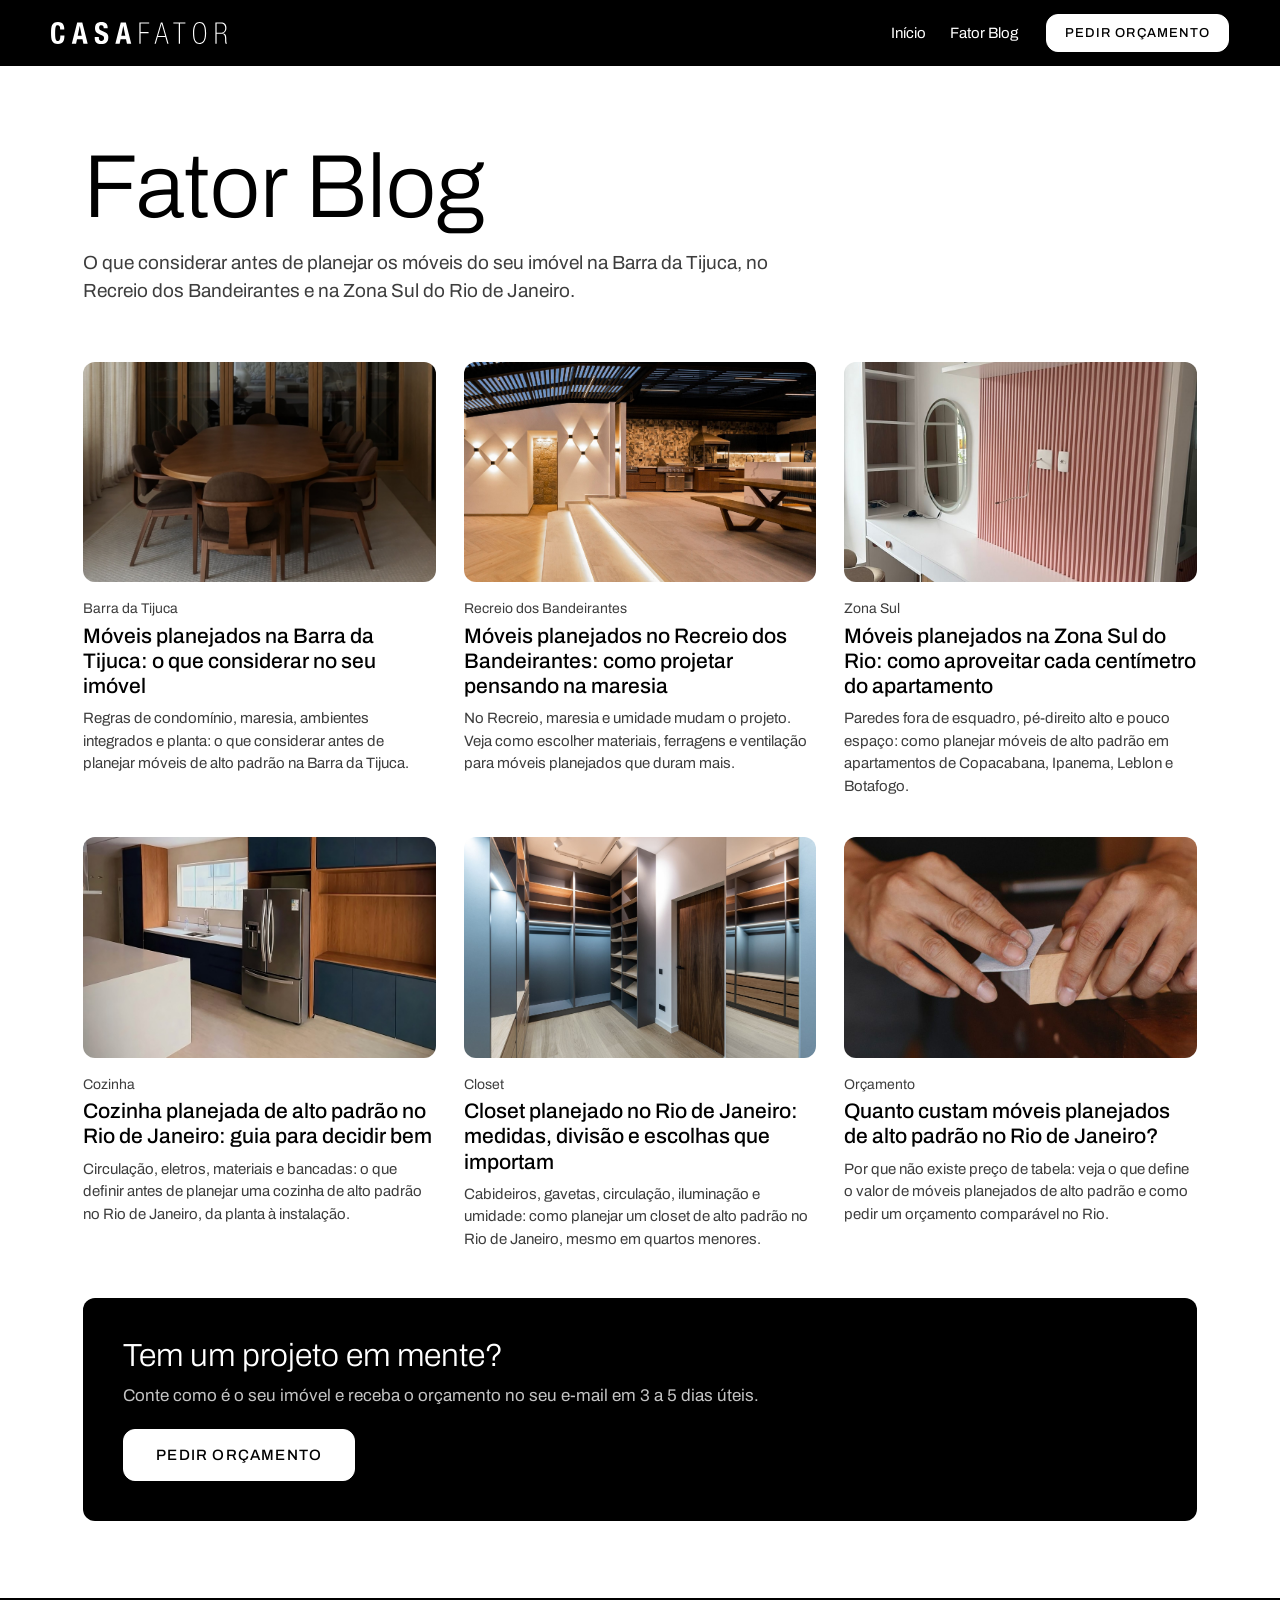
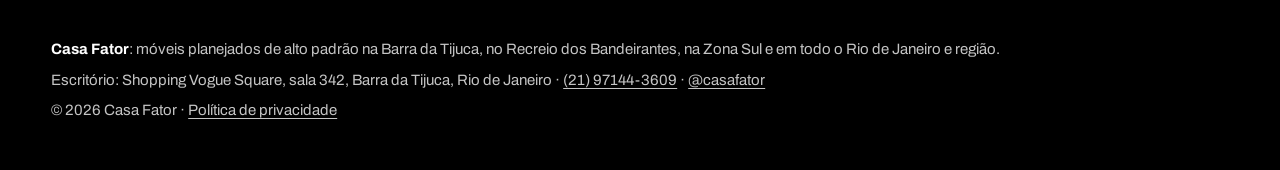
==== blog/index.html @ da5d3e65 "Publica o site da Casa Fator 2026-10-31 20:42" ====
<!doctype html>
<html lang="pt-BR">
<head>
  <meta charset="utf-8">
  <meta name="viewport" content="width=device-width, initial-scale=1">
  <title>Fator Blog | Móveis planejados na Barra, Recreio e Zona Sul</title>
  <meta name="description" content="Guias da Casa Fator sobre móveis planejados de alto padrão na Barra da Tijuca, no Recreio e na Zona Sul do Rio: cozinha, closet, materiais e orçamento.">
  <link rel="canonical" href="https://gabrielnov2806-cpu.github.io/casa-fator-site/blog/">
  <meta property="og:title" content="Fator Blog | Móveis planejados na Barra, Recreio e Zona Sul">
  <meta property="og:description" content="Guias da Casa Fator sobre móveis planejados de alto padrão na Barra da Tijuca, no Recreio e na Zona Sul do Rio: cozinha, closet, materiais e orçamento.">
  <meta property="og:type" content="website">
  <meta property="og:url" content="https://gabrielnov2806-cpu.github.io/casa-fator-site/blog/">
  <meta property="og:image" content="https://gabrielnov2806-cpu.github.io/casa-fator-site/img/projetos/sala.jpg">
  <meta property="og:locale" content="pt_BR">
  <meta name="theme-color" content="#000000">
  <link rel="icon" href="../img/icone.svg" type="image/svg+xml">
  <link rel="preconnect" href="https://fonts.googleapis.com">
  <link rel="preconnect" href="https://fonts.gstatic.com" crossorigin>
  <link href="https://fonts.googleapis.com/css2?family=Archivo:wdth,wght@62..125,100..900&display=swap" rel="stylesheet">
  <link rel="stylesheet" href="../css/estilo.css">
  <link rel="stylesheet" href="../css/blog.css">
  <script type="application/ld+json">
{
  "@context": "https://schema.org",
  "@type": "Blog",
  "name": "Fator Blog",
  "description": "Guias da Casa Fator sobre móveis planejados de alto padrão na Barra da Tijuca, no Recreio e na Zona Sul do Rio: cozinha, closet, materiais e orçamento.",
  "url": "https://gabrielnov2806-cpu.github.io/casa-fator-site/blog/",
  "inLanguage": "pt-BR",
  "publisher": {
    "@type": "Organization",
    "name": "Casa Fator",
    "url": "https://gabrielnov2806-cpu.github.io/casa-fator-site/"
  },
  "blogPost": [
    {
      "@type": "BlogPosting",
      "headline": "Móveis planejados na Barra da Tijuca: o que considerar no seu imóvel",
      "url": "https://gabrielnov2806-cpu.github.io/casa-fator-site/blog/moveis-planejados-barra-da-tijuca.html",
      "datePublished": "2026-10-31"
    },
    {
      "@type": "BlogPosting",
      "headline": "Móveis planejados no Recreio dos Bandeirantes: como projetar pensando na maresia",
      "url": "https://gabrielnov2806-cpu.github.io/casa-fator-site/blog/moveis-planejados-recreio-dos-bandeirantes.html",
      "datePublished": "2026-10-31"
    },
    {
      "@type": "BlogPosting",
      "headline": "Móveis planejados na Zona Sul do Rio: como aproveitar cada centímetro do apartamento",
      "url": "https://gabrielnov2806-cpu.github.io/casa-fator-site/blog/moveis-planejados-zona-sul-rio-de-janeiro.html",
      "datePublished": "2026-10-31"
    },
    {
      "@type": "BlogPosting",
      "headline": "Cozinha planejada de alto padrão no Rio de Janeiro: guia para decidir bem",
      "url": "https://gabrielnov2806-cpu.github.io/casa-fator-site/blog/cozinha-planejada-rio-de-janeiro.html",
      "datePublished": "2026-10-31"
    },
    {
      "@type": "BlogPosting",
      "headline": "Closet planejado no Rio de Janeiro: medidas, divisão e escolhas que importam",
      "url": "https://gabrielnov2806-cpu.github.io/casa-fator-site/blog/closet-planejado-rio-de-janeiro.html",
      "datePublished": "2026-10-31"
    },
    {
      "@type": "BlogPosting",
      "headline": "Quanto custam móveis planejados de alto padrão no Rio de Janeiro?",
      "url": "https://gabrielnov2806-cpu.github.io/casa-fator-site/blog/quanto-custam-moveis-planejados-alto-padrao.html",
      "datePublished": "2026-10-31"
    }
  ]
}
  </script>
</head>
<body class="blog">
  <a class="pular" href="#conteudo">Pular para o conteúdo</a>
  <header class="blog-topo">
    <a class="blog-marca" href="../index.html" aria-label="Casa Fator, início"><img class="blog-logo" src="../img/logo.svg" alt="" width="478" height="59"></a>
    <nav class="blog-nav" aria-label="Principal">
      <a href="../index.html">Início</a>
      <a href="index.html">Fator Blog</a>
    </nav>
    <a class="botao botao-branco blog-pedir" href="../orcamento.html">Pedir orçamento</a>
  </header>
  <main id="conteudo" class="blog-capa">
    <h1>Fator Blog</h1>
    <p class="blog-intro">O que considerar antes de planejar os móveis do seu imóvel na Barra da Tijuca, no Recreio dos Bandeirantes e na Zona Sul do Rio de Janeiro.</p>
    <ul class="cartoes">
      <li class="cartao">
        <a href="moveis-planejados-barra-da-tijuca.html">
          <img src="../img/projetos/sala.jpg" width="2000" height="1861" alt="" decoding="sync">
          <span class="cartao-categoria">Barra da Tijuca</span>
          <h2>Móveis planejados na Barra da Tijuca: o que considerar no seu imóvel</h2>
          <p>Regras de condomínio, maresia, ambientes integrados e planta: o que considerar antes de planejar móveis de alto padrão na Barra da Tijuca.</p>
        </a>
      </li>
      <li class="cartao">
        <a href="moveis-planejados-recreio-dos-bandeirantes.html">
          <img src="../img/gourmet-generico.jpg" width="1890" height="1333" alt="" decoding="sync">
          <span class="cartao-categoria">Recreio dos Bandeirantes</span>
          <h2>Móveis planejados no Recreio dos Bandeirantes: como projetar pensando na maresia</h2>
          <p>No Recreio, maresia e umidade mudam o projeto. Veja como escolher materiais, ferragens e ventilação para móveis planejados que duram mais.</p>
        </a>
      </li>
      <li class="cartao">
        <a href="moveis-planejados-zona-sul-rio-de-janeiro.html">
          <img src="../img/projetos/faixa-ripado.jpg" width="990" height="1320" alt="" decoding="sync">
          <span class="cartao-categoria">Zona Sul</span>
          <h2>Móveis planejados na Zona Sul do Rio: como aproveitar cada centímetro do apartamento</h2>
          <p>Paredes fora de esquadro, pé-direito alto e pouco espaço: como planejar móveis de alto padrão em apartamentos de Copacabana, Ipanema, Leblon e Botafogo.</p>
        </a>
      </li>
      <li class="cartao">
        <a href="cozinha-planejada-rio-de-janeiro.html">
          <img src="../img/projetos/cozinha.jpg" width="1894" height="1894" alt="" decoding="sync">
          <span class="cartao-categoria">Cozinha</span>
          <h2>Cozinha planejada de alto padrão no Rio de Janeiro: guia para decidir bem</h2>
          <p>Circulação, eletros, materiais e bancadas: o que definir antes de planejar uma cozinha de alto padrão no Rio de Janeiro, da planta à instalação.</p>
        </a>
      </li>
      <li class="cartao">
        <a href="closet-planejado-rio-de-janeiro.html">
          <img src="../img/closet-generico.jpg" width="2000" height="1335" alt="" decoding="sync">
          <span class="cartao-categoria">Closet</span>
          <h2>Closet planejado no Rio de Janeiro: medidas, divisão e escolhas que importam</h2>
          <p>Cabideiros, gavetas, circulação, iluminação e umidade: como planejar um closet de alto padrão no Rio de Janeiro, mesmo em quartos menores.</p>
        </a>
      </li>
      <li class="cartao">
        <a href="quanto-custam-moveis-planejados-alto-padrao.html">
          <img src="../img/funil/gen-acabamento.jpg" width="1067" height="1600" alt="" decoding="sync">
          <span class="cartao-categoria">Orçamento</span>
          <h2>Quanto custam móveis planejados de alto padrão no Rio de Janeiro?</h2>
          <p>Por que não existe preço de tabela: veja o que define o valor de móveis planejados de alto padrão e como pedir um orçamento comparável no Rio.</p>
        </a>
      </li>
    </ul>
    <aside class="artigo-chamada">
      <h2>Tem um projeto em mente?</h2>
      <p>Conte como é o seu imóvel e receba o orçamento no seu e-mail em 3 a 5 dias úteis.</p>
      <p class="artigo-chamada-acoes"><a class="botao botao-branco" href="../orcamento.html">Pedir orçamento</a></p>
    </aside>
  </main>
  <footer class="blog-rodape">
    <p><strong>Casa Fator</strong>: móveis planejados de alto padrão na Barra da Tijuca, no Recreio dos Bandeirantes, na Zona Sul e em todo o Rio de Janeiro e região.</p>
    <p>Escritório: Shopping Vogue Square, sala 342, Barra da Tijuca, Rio de Janeiro · <a href="tel:+5521971443609">(21) 97144-3609</a> · <a href="https://www.instagram.com/casafator/">@casafator</a></p>
    <p>© 2026 Casa Fator · <a href="../privacidade.html">Política de privacidade</a></p>
  </footer>
</body>
</html>
---- css/estilo.css ----
:root {
  --preto: #000000;
  --branco: #ffffff;
  --grafite: #3d3d3d;
  --cinza-claro: #c4c4c4;
  --margem: clamp(1rem, 4vw, 4rem);
  --topo: 4.5rem;
  --fonte: "Archivo", "Helvetica Neue", Arial, sans-serif;
}

* { box-sizing: border-box; }

html { scroll-behavior: smooth; scroll-padding-top: var(--topo); }

body {
  margin: 0;
  background: var(--branco);
  color: var(--preto);
  font-family: var(--fonte);
  font-size: 1.0625rem;
  line-height: 1.55;
}

a { color: inherit; }

img, svg { display: block; }

figure { margin: 0; }

:focus-visible { outline: 3px solid currentColor; outline-offset: 3px; }

.pular {
  position: absolute;
  left: 1rem;
  top: -4rem;
  z-index: 30;
  padding: .75rem 1rem;
  background: var(--branco);
  color: var(--preto);
}

.pular:focus { top: 1rem; }

.pesado {
  display: block;
  font-weight: 900;
  font-stretch: 62%;
}

.leve {
  display: block;
  font-weight: 100;
  font-stretch: 100%;
}

/* Topo: transparente sobre a abertura, preto depois dela */
.topo {
  position: fixed;
  inset: 0 0 auto;
  z-index: 20;
  display: flex;
  align-items: center;
  gap: 2rem;
  height: var(--topo);
  padding: 0 var(--margem);
  color: var(--branco);
  transition: background-color .3s ease;
}

.topo-solido { background: var(--preto); }

.topo-logo { display: block; width: clamp(8.5rem, 14vw, 11.5rem); margin-right: auto; }

.topo-logo svg { width: 100%; height: auto; }

.topo-nav { display: flex; gap: 1.75rem; }

.topo-nav a,
.topo-orcamento { text-decoration: none; font-size: .9375rem; }

.topo-nav a:hover { text-decoration: underline; text-underline-offset: .3em; }

.topo-orcamento {
  padding: .5rem .875rem;
  border: 1px solid var(--branco);
  border-radius: .75rem;
  white-space: nowrap;
}

.topo-orcamento:hover { background: var(--branco); color: var(--preto); }

/* Abertura em tela cheia */
.abertura {
  position: relative;
  display: flex;
  align-items: flex-end;
  min-height: 100vh;
  min-height: 100svh;
  overflow: hidden;
  background: var(--preto);
  color: var(--branco);
}

.abertura-foto { position: absolute; inset: 0; }

.abertura-img {
  width: 100%;
  height: 100%;
  object-fit: cover;
  animation: assentar 1.8s cubic-bezier(.2, .7, .2, 1) both;
}

.abertura-foto::before {
  content: "";
  position: absolute;
  inset: 0;
  z-index: 1;
  background: linear-gradient(to top, rgb(0 0 0 / .88) 0%, rgb(0 0 0 / .62) 38%, rgb(0 0 0 / .18) 68%, rgb(0 0 0 / .55) 100%);
}

@keyframes assentar {
  from { transform: scale(1.09); }
  to { transform: scale(1); }
}

.abertura-conteudo {
  position: relative;
  z-index: 2;
  display: grid;
  grid-template-columns: minmax(0, 1fr) minmax(0, 24rem);
  gap: clamp(1.5rem, 4vw, 4rem);
  align-items: end;
  width: 100%;
  padding: calc(var(--topo) + 2rem) var(--margem) clamp(2rem, 5vw, 4rem);
}

.abertura-titulo {
  margin: 0;
  font-size: clamp(3rem, 8.6vw, 8.75rem);
  line-height: 1;
  font-weight: 400;
}

.abertura-titulo .linha { display: block; overflow: hidden; padding-bottom: .08em; }

.abertura-titulo .pesado,
.abertura-titulo .leve { animation: entrar 1.1s cubic-bezier(.2, .7, .2, 1) both; }

.abertura-titulo .leve { animation-delay: .12s; letter-spacing: -.02em; }

@keyframes entrar {
  from { transform: translateY(105%); }
  to { transform: translateY(0); }
}

.abertura-texto p {
  margin: 0 0 1.5rem;
  font-size: clamp(1.0625rem, 1.4vw, 1.25rem);
  line-height: 1.4;
}

/* Selo que acompanha o mouse */
.selo {
  position: absolute;
  z-index: 3;
  top: 24%;
  right: clamp(1.5rem, 9vw, 9rem);
  display: grid;
  place-items: center;
  width: clamp(6.5rem, 10vw, 9rem);
  aspect-ratio: 1;
  border-radius: 50%;
  background: rgb(0 0 0 / .55);
  color: var(--branco);
  will-change: transform;
}

.selo:hover { background: var(--preto); }

.selo-giro {
  grid-area: 1 / 1;
  width: 100%;
  fill: currentColor;
  font-family: var(--fonte);
  font-size: 10.5px;
  font-weight: 500;
  overflow: visible;
  animation: girar 18s linear infinite;
}

.selo-seta {
  grid-area: 1 / 1;
  width: 32%;
  fill: none;
  stroke: currentColor;
  stroke-width: 1.5;
}

@keyframes girar { to { transform: rotate(360deg); } }

/* Botões */
.botao {
  display: inline-block;
  padding: 1rem 2rem;
  border: 1px solid currentColor;
  border-radius: .75rem;
  font-size: .9375rem;
  font-weight: 500;
  letter-spacing: .08em;
  line-height: 1.25;
  text-align: center;
  text-decoration: none;
  text-transform: uppercase;
}

.botao-preto { background: var(--preto); border-color: var(--preto); color: var(--branco); }

.botao-preto:hover { background: var(--branco); color: var(--preto); }

.botao-branco { background: var(--branco); border-color: var(--branco); color: var(--preto); }

.botao-branco:hover { background: var(--preto); color: var(--branco); }

.titulo-grande {
  margin: 0;
  font-size: clamp(2.5rem, 6.4vw, 6.5rem);
  line-height: 1.02;
  font-weight: 400;
}

.titulo-secao {
  margin: 0 0 clamp(2rem, 4vw, 3.5rem);
  font-size: clamp(1.5rem, 2.4vw, 2.25rem);
  line-height: 1.15;
  font-weight: 300;
}

/* Serviços: cada ambiente fica parado e o próximo sobe por cima */
.servicos { padding-top: clamp(4rem, 8vw, 7.5rem); }

.servicos .titulo-grande { padding: 0 var(--margem) 1.25rem; }

.servicos-intro {
  margin: 0;
  padding: 0 var(--margem) clamp(2.5rem, 5vw, 4.5rem);
  font-size: clamp(1.125rem, 1.6vw, 1.5rem);
  line-height: 1.4;
}

.ambientes { margin: 0; padding: 0 clamp(.375rem, 1vw, .75rem); list-style: none; }

.ambiente {
  position: sticky;
  top: var(--topo);
  display: grid;
  grid-template-columns: minmax(0, 1fr) minmax(0, 2.6fr);
  gap: clamp(1.5rem, 4vw, 4rem);
  align-items: center;
  height: calc(100vh - var(--topo));
  height: calc(100svh - var(--topo));
  min-height: 30rem;
  padding: clamp(1.5rem, 4vw, 4rem) var(--margem);
  overflow: hidden;
  border-radius: 1rem 1rem 0 0;
  background: var(--preto);
  color: var(--branco);
}

.ambiente-fundo {
  position: absolute;
  inset: 0;
  width: 100%;
  height: 100%;
  object-fit: cover;
  filter: blur(22px) brightness(.32);
  transform: scale(1.12);
}

.ambiente-texto,
.ambiente-foto { position: relative; }

.ambiente-texto h3 {
  margin: 0 0 .75rem;
  font-size: clamp(2.25rem, 4.2vw, 4.25rem);
  line-height: 1.02;
  font-weight: 900;
  font-stretch: 62%;
}

.ambiente-texto p { margin: 0 0 1.5rem; max-width: 22rem; color: var(--branco); }

.ambiente-foto { height: 100%; min-height: 0; overflow: hidden; border-radius: .75rem; }

.ambiente-img { width: 100%; height: 100%; object-fit: cover; }

/* Projetos: faixas de imagens em sentidos opostos */
.projetos { position: relative; z-index: 1; padding: clamp(4rem, 8vw, 7.5rem) 0; background: var(--branco); }

.projetos-topo {
  display: flex;
  flex-wrap: wrap;
  align-items: flex-end;
  justify-content: space-between;
  gap: 1rem 2rem;
  padding: 0 var(--margem) clamp(2.5rem, 5vw, 4rem);
}

.faixas-pausar {
  padding: .5rem .875rem;
  border: 1px solid var(--preto);
  background: none;
  color: inherit;
  font: inherit;
  font-size: .9375rem;
  cursor: pointer;
}

.faixas-pausar[hidden] { display: none; }

.faixas-pausar:hover { background: var(--preto); color: var(--branco); }

.faixas { display: grid; gap: clamp(.75rem, 1.6vw, 1.5rem); }

.faixa { overflow-x: auto; }

.faixa-trilho { display: flex; width: max-content; }

.faixa-grupo { display: flex; gap: clamp(.75rem, 1.6vw, 1.5rem); padding-right: clamp(.75rem, 1.6vw, 1.5rem); }

.faixa-foto { flex: none; overflow: hidden; border-radius: .75rem; }

.faixa-img { width: 100%; height: 100%; object-fit: cover; }

.faixa-esquerda .faixa-foto { height: clamp(15rem, 32vw, 31rem); }

.faixa-direita .faixa-foto { height: clamp(12rem, 25vw, 24rem); }

.faixas-animadas .faixa { overflow: hidden; }

.faixas-animadas .faixa-trilho { animation: correr 60s linear infinite; }

.faixas-animadas .faixa-direita .faixa-trilho { animation-direction: reverse; }

.faixas-animadas .faixa:hover .faixa-trilho,
.faixas-pausadas .faixa-trilho { animation-play-state: paused; }

@keyframes correr {
  from { transform: translateX(0); }
  to { transform: translateX(-50%); }
}

.projetos-link { margin: clamp(2rem, 4vw, 3rem) var(--margem) 0; }

/* Processo */
.processo {
  position: relative;
  z-index: 1;
  padding: clamp(4rem, 8vw, 7.5rem) var(--margem);
  background: var(--branco);
  border-top: 1px solid var(--preto);
}

.processo-etapas {
  display: grid;
  grid-template-columns: repeat(4, minmax(0, 1fr));
  gap: clamp(1.5rem, 3vw, 3rem);
  margin: 0;
  padding: 0;
  list-style: none;
  counter-reset: etapa;
}

.processo-etapas li { counter-increment: etapa; border-top: 1px solid var(--preto); padding-top: 1rem; }

.processo-etapas li::before {
  content: counter(etapa);
  display: block;
  margin-bottom: 1.5rem;
  font-size: clamp(3.5rem, 6vw, 6rem);
  font-weight: 900;
  font-stretch: 62%;
  line-height: 1;
}

.processo-etapas h3 { margin: 0 0 .5rem; font-size: 1.375rem; line-height: 1.2; font-weight: 600; }

.processo-etapas p { margin: 0; color: var(--grafite); }

/* Contato */
.contato { padding: clamp(4rem, 9vw, 8.5rem) var(--margem); background: var(--preto); color: var(--branco); }

.contato-titulo {
  margin: 0 0 2.5rem;
  font-size: clamp(2.5rem, 7vw, 7rem);
  line-height: 1.02;
  font-weight: 400;
}

.contato-titulo .leve { letter-spacing: -.015em; }

.contato-canais {
  display: flex;
  flex-wrap: wrap;
  gap: .75rem 2.5rem;
  margin: 2rem 0 0;
  padding: 0;
  list-style: none;
}

.contato-canais a { text-underline-offset: .25em; }

/* Rodapé */
.rodape {
  display: flex;
  flex-wrap: wrap;
  align-items: center;
  justify-content: space-between;
  gap: 1rem;
  padding: 1.5rem var(--margem);
  background: var(--branco);
  color: var(--preto);
}

.rodape-logo { width: 9rem; height: auto; }

.rodape p { margin: 0; font-size: .9375rem; }

/* Larguras menores */
@media (max-width: 62rem) {
  .abertura-conteudo { grid-template-columns: minmax(0, 1fr); }
  .processo-etapas { grid-template-columns: repeat(2, minmax(0, 1fr)); }
  .ambiente { grid-template-columns: minmax(0, 1fr); grid-template-rows: auto minmax(0, 1fr); align-items: stretch; gap: 1.25rem; padding-top: 1.75rem; padding-bottom: 1.25rem; }
}

@media (max-width: 44rem) {
  :root { --topo: 4rem; }
  .topo { gap: 1rem; }
  .topo-nav { display: none; }
  .selo { top: calc(var(--topo) + 2.5rem); right: 1rem; width: 6rem; }
  .selo-giro { font-size: 11px; }
  .ambiente-texto p { margin-bottom: 1rem; }
  .ambiente-texto .botao { padding: .75rem 1rem; }
  .processo-etapas { grid-template-columns: 1fr; }
  .processo-etapas li::before { margin-bottom: .75rem; }
}

@media (prefers-reduced-motion: reduce) {
  html { scroll-behavior: auto; }
  .abertura-img,
  .abertura-titulo .pesado,
  .abertura-titulo .leve,
  .selo-giro { animation: none; }
  .topo { transition: none; }
}
---- css/blog.css ----
/* Fator Blog: leitura em fundo branco, topo e rodapé pretos */
.blog { background: var(--branco); color: var(--preto); }

.blog-topo {
  display: flex;
  align-items: center;
  gap: 1.75rem;
  padding: .875rem var(--margem);
  background: var(--preto);
  color: var(--branco);
}

.blog-marca { display: block; width: clamp(8.5rem, 14vw, 11rem); }

.blog-logo { display: block; width: 100%; height: auto; filter: brightness(0) invert(1); }

.blog-nav { display: flex; gap: 1.5rem; margin-left: auto; }

.blog-nav a { color: inherit; text-decoration: none; font-size: .9375rem; }

.blog-nav a:hover { text-decoration: underline; text-underline-offset: .3em; }

.blog-pedir { padding: .625rem 1.125rem; font-size: .8125rem; white-space: nowrap; }

.blog-capa { max-width: 76rem; margin: 0 auto; padding: clamp(2.5rem, 6vw, 5rem) var(--margem); }

.blog-capa h1 {
  margin: 0;
  font-size: clamp(2.75rem, 7vw, 6rem);
  line-height: 1;
  font-weight: 300;
}

.blog-intro { max-width: 44rem; margin: 1rem 0 clamp(2rem, 5vw, 3.5rem); font-size: 1.1875rem; line-height: 1.5; color: var(--grafite); }

.cartoes {
  display: grid;
  grid-template-columns: repeat(auto-fill, minmax(min(100%, 20rem), 1fr));
  gap: 2.5rem 1.75rem;
  margin: 0;
  padding: 0;
  list-style: none;
}

.cartao a { display: block; color: inherit; text-decoration: none; }

.cartao img { display: block; width: 100%; height: auto; aspect-ratio: 16 / 10; object-fit: cover; border-radius: .75rem; }

.cartao-categoria { display: block; margin-top: 1rem; color: var(--grafite); font-size: .875rem; }

.cartao h2 { margin: .25rem 0 .5rem; font-size: 1.3125rem; line-height: 1.2; font-weight: 500; }

.cartao a:hover h2 { text-decoration: underline; text-underline-offset: .2em; }

.cartao p { margin: 0; color: var(--grafite); font-size: .9375rem; line-height: 1.5; }

.artigo { max-width: 46rem; margin: 0 auto; padding: 1.5rem var(--margem) clamp(3rem, 6vw, 5rem); box-sizing: content-box; }

.trilha { font-size: .875rem; color: var(--grafite); overflow-wrap: anywhere; }

.trilha a { color: inherit; }

.artigo h1 {
  margin: 1.5rem 0 .75rem;
  font-size: clamp(2rem, 4.6vw, 3.25rem);
  line-height: 1.08;
  font-weight: 300;
}

.artigo-dados { margin: 0; color: var(--grafite); font-size: .9375rem; }

.artigo-resumo { margin: 1.25rem 0 0; font-size: 1.25rem; line-height: 1.45; }

.artigo-capa { margin: 2rem 0; }

.artigo-capa img { display: block; width: 100%; height: auto; max-height: 34rem; object-fit: cover; border-radius: .75rem; }

.artigo-capa figcaption { margin-top: .5rem; color: var(--grafite); font-size: .875rem; }

.artigo-texto { font-size: 1.0625rem; line-height: 1.65; }

.artigo-texto h2 { margin: 2.5rem 0 .5rem; font-size: 1.625rem; line-height: 1.2; font-weight: 500; }

.artigo-texto h3 { margin: 1.5rem 0 .25rem; font-size: 1.125rem; line-height: 1.3; font-weight: 600; }

.artigo-texto p { margin: 0 0 1rem; }

.artigo-texto ul,
.artigo-texto ol { margin: 0 0 1rem; padding-left: 1.375rem; }

.artigo-texto li { margin-bottom: .375rem; }

.artigo-texto a,
.artigo-relacionados a,
.blog-rodape a { color: inherit; text-underline-offset: .2em; }

.artigo-chamada {
  margin-top: 3rem;
  padding: clamp(1.5rem, 4vw, 2.5rem);
  border-radius: .75rem;
  background: var(--preto);
  color: var(--branco);
}

.artigo-chamada h2 { margin: 0 0 .5rem; font-size: clamp(1.5rem, 3vw, 2rem); line-height: 1.15; font-weight: 300; }

.artigo-chamada p { margin: 0; line-height: 1.5; color: var(--cinza-claro); }

.artigo-chamada .artigo-chamada-acoes { display: flex; flex-wrap: wrap; align-items: center; gap: 1rem 1.5rem; margin-top: 1.25rem; }

.blog-link-claro { color: var(--branco); font-size: .9375rem; text-underline-offset: .2em; }

.artigo-relacionados { margin-top: 3rem; }

.artigo-relacionados h2 { margin: 0 0 .75rem; font-size: 1.25rem; font-weight: 600; }

.artigo-relacionados ul { margin: 0; padding: 0; list-style: none; }

.artigo-relacionados li { padding: .75rem 0; border-top: 1px solid var(--cinza-claro); }

.blog-rodape { padding: 2.5rem var(--margem); background: var(--preto); color: var(--cinza-claro); font-size: .9375rem; line-height: 1.5; }

.blog-rodape p { margin: 0 0 .5rem; max-width: 60rem; }

.blog-rodape strong { color: var(--branco); }

@media (max-width: 44rem) {
  .blog-nav { display: none; }

  .blog-pedir { margin-left: auto; }

  .artigo { box-sizing: border-box; }
}
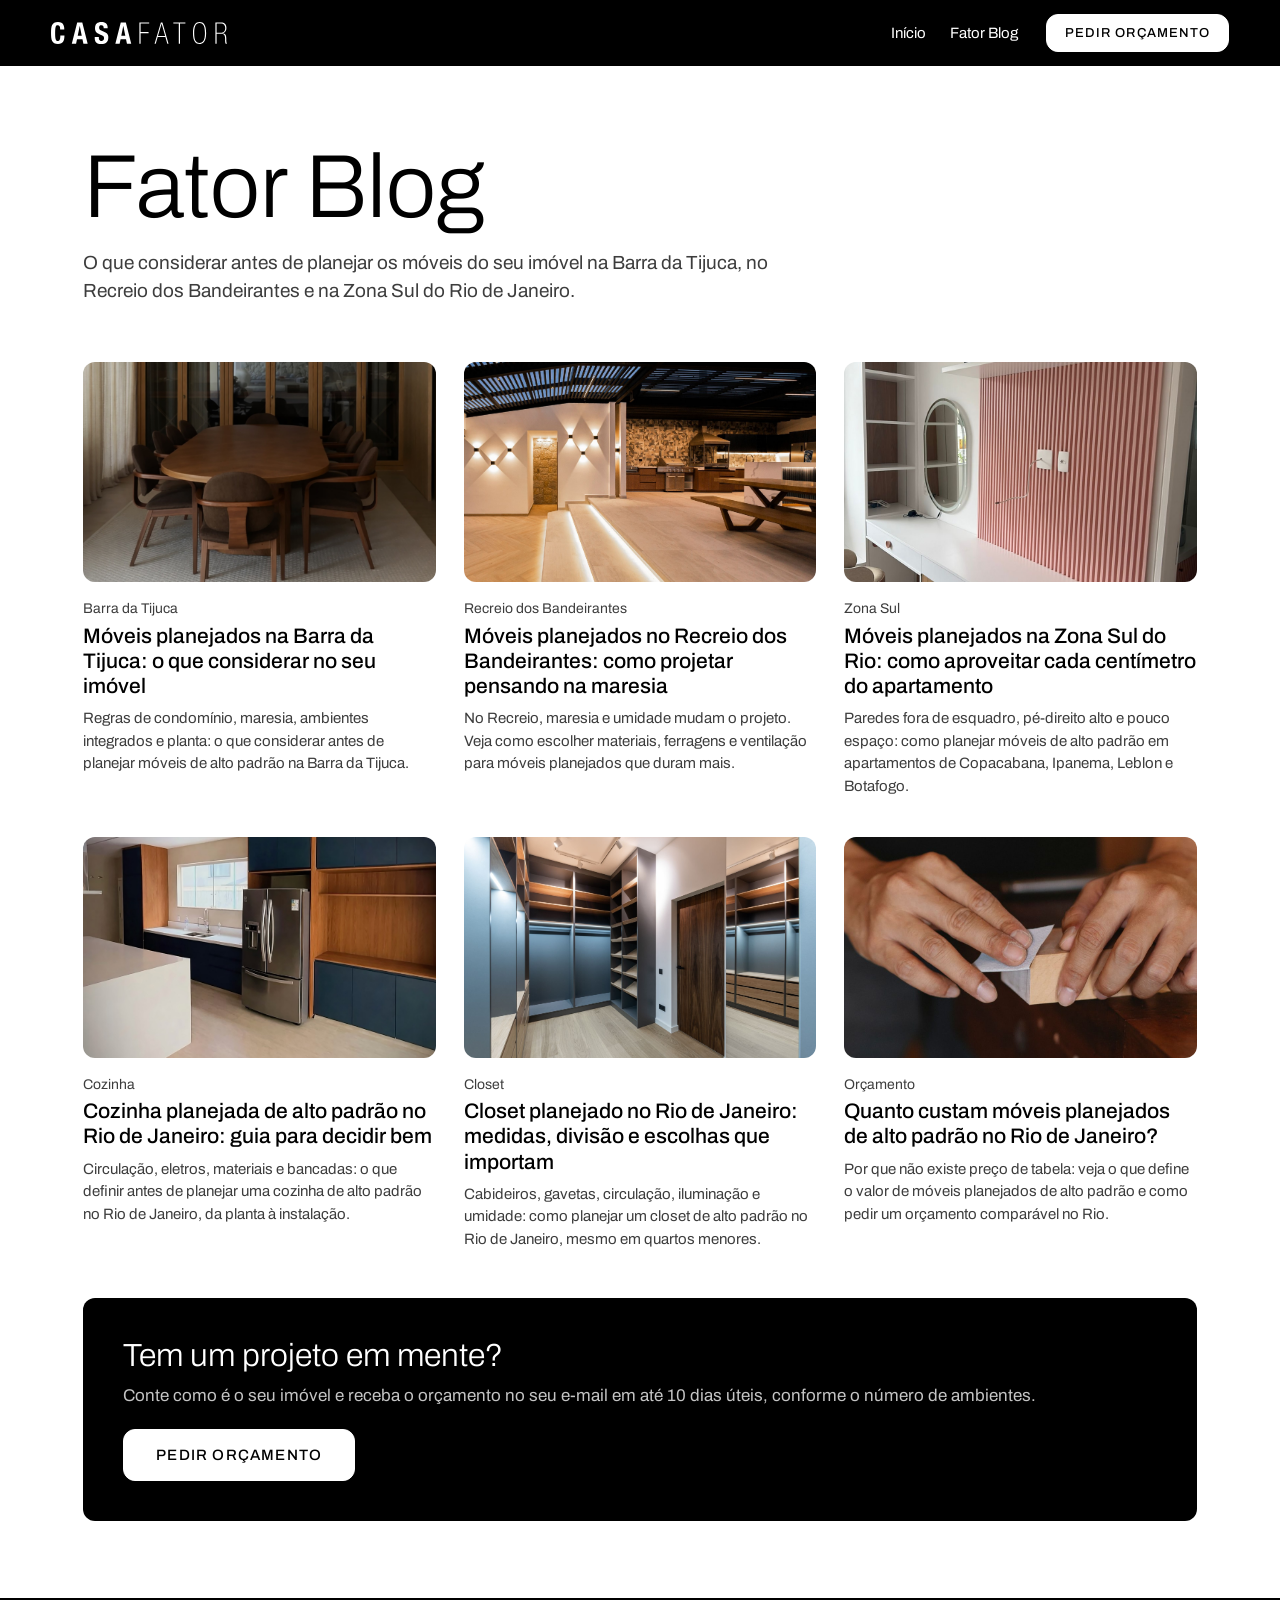
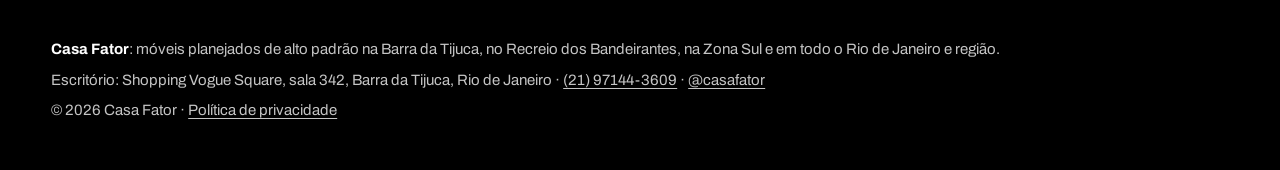
==== commit accb1cea: "Publica o site da Casa Fator 2026-11-02 00:34" ====
--- a/blog/index.html
+++ b/blog/index.html
@@ -5,68 +5,68 @@
   <meta name="viewport" content="width=device-width, initial-scale=1">
   <title>Fator Blog | Móveis planejados na Barra, Recreio e Zona Sul</title>
   <meta name="description" content="Guias da Casa Fator sobre móveis planejados de alto padrão na Barra da Tijuca, no Recreio e na Zona Sul do Rio: cozinha, closet, materiais e orçamento.">
-  <link rel="canonical" href="https://gabrielnov2806-cpu.github.io/casa-fator-site/blog/">
+  <link rel="canonical" href="https://casafator.com.br/blog/">
   <meta property="og:title" content="Fator Blog | Móveis planejados na Barra, Recreio e Zona Sul">
   <meta property="og:description" content="Guias da Casa Fator sobre móveis planejados de alto padrão na Barra da Tijuca, no Recreio e na Zona Sul do Rio: cozinha, closet, materiais e orçamento.">
   <meta property="og:type" content="website">
-  <meta property="og:url" content="https://gabrielnov2806-cpu.github.io/casa-fator-site/blog/">
-  <meta property="og:image" content="https://gabrielnov2806-cpu.github.io/casa-fator-site/img/projetos/sala.jpg">
+  <meta property="og:url" content="https://casafator.com.br/blog/">
+  <meta property="og:image" content="https://casafator.com.br/img/projetos/sala.jpg">
   <meta property="og:locale" content="pt_BR">
   <meta name="theme-color" content="#000000">
   <link rel="icon" href="../img/icone.svg" type="image/svg+xml">
   <link rel="preconnect" href="https://fonts.googleapis.com">
   <link rel="preconnect" href="https://fonts.gstatic.com" crossorigin>
   <link href="https://fonts.googleapis.com/css2?family=Archivo:wdth,wght@62..125,100..900&display=swap" rel="stylesheet">
-  <link rel="stylesheet" href="../css/estilo.css">
-  <link rel="stylesheet" href="../css/blog.css">
+  <link rel="stylesheet" href="../css/estilo.css?v=20261102c">
+  <link rel="stylesheet" href="../css/blog.css?v=20261102c">
   <script type="application/ld+json">
 {
   "@context": "https://schema.org",
   "@type": "Blog",
   "name": "Fator Blog",
   "description": "Guias da Casa Fator sobre móveis planejados de alto padrão na Barra da Tijuca, no Recreio e na Zona Sul do Rio: cozinha, closet, materiais e orçamento.",
-  "url": "https://gabrielnov2806-cpu.github.io/casa-fator-site/blog/",
+  "url": "https://casafator.com.br/blog/",
   "inLanguage": "pt-BR",
   "publisher": {
     "@type": "Organization",
     "name": "Casa Fator",
-    "url": "https://gabrielnov2806-cpu.github.io/casa-fator-site/"
+    "url": "https://casafator.com.br/"
   },
   "blogPost": [
     {
       "@type": "BlogPosting",
       "headline": "Móveis planejados na Barra da Tijuca: o que considerar no seu imóvel",
-      "url": "https://gabrielnov2806-cpu.github.io/casa-fator-site/blog/moveis-planejados-barra-da-tijuca.html",
+      "url": "https://casafator.com.br/blog/moveis-planejados-barra-da-tijuca.html",
       "datePublished": "2026-10-31"
     },
     {
       "@type": "BlogPosting",
       "headline": "Móveis planejados no Recreio dos Bandeirantes: como projetar pensando na maresia",
-      "url": "https://gabrielnov2806-cpu.github.io/casa-fator-site/blog/moveis-planejados-recreio-dos-bandeirantes.html",
+      "url": "https://casafator.com.br/blog/moveis-planejados-recreio-dos-bandeirantes.html",
       "datePublished": "2026-10-31"
     },
     {
       "@type": "BlogPosting",
       "headline": "Móveis planejados na Zona Sul do Rio: como aproveitar cada centímetro do apartamento",
-      "url": "https://gabrielnov2806-cpu.github.io/casa-fator-site/blog/moveis-planejados-zona-sul-rio-de-janeiro.html",
+      "url": "https://casafator.com.br/blog/moveis-planejados-zona-sul-rio-de-janeiro.html",
       "datePublished": "2026-10-31"
     },
     {
       "@type": "BlogPosting",
       "headline": "Cozinha planejada de alto padrão no Rio de Janeiro: guia para decidir bem",
-      "url": "https://gabrielnov2806-cpu.github.io/casa-fator-site/blog/cozinha-planejada-rio-de-janeiro.html",
+      "url": "https://casafator.com.br/blog/cozinha-planejada-rio-de-janeiro.html",
       "datePublished": "2026-10-31"
     },
     {
       "@type": "BlogPosting",
       "headline": "Closet planejado no Rio de Janeiro: medidas, divisão e escolhas que importam",
-      "url": "https://gabrielnov2806-cpu.github.io/casa-fator-site/blog/closet-planejado-rio-de-janeiro.html",
+      "url": "https://casafator.com.br/blog/closet-planejado-rio-de-janeiro.html",
       "datePublished": "2026-10-31"
     },
     {
       "@type": "BlogPosting",
       "headline": "Quanto custam móveis planejados de alto padrão no Rio de Janeiro?",
-      "url": "https://gabrielnov2806-cpu.github.io/casa-fator-site/blog/quanto-custam-moveis-planejados-alto-padrao.html",
+      "url": "https://casafator.com.br/blog/quanto-custam-moveis-planejados-alto-padrao.html",
       "datePublished": "2026-10-31"
     }
   ]
@@ -138,7 +138,7 @@
     </ul>
     <aside class="artigo-chamada">
       <h2>Tem um projeto em mente?</h2>
-      <p>Conte como é o seu imóvel e receba o orçamento no seu e-mail em 3 a 5 dias úteis.</p>
+      <p>Conte como é o seu imóvel e receba o orçamento no seu e-mail em até 10 dias úteis, conforme o número de ambientes.</p>
       <p class="artigo-chamada-acoes"><a class="botao botao-branco" href="../orcamento.html">Pedir orçamento</a></p>
     </aside>
   </main>
--- a/css/estilo.css
+++ b/css/estilo.css
@@ -89,6 +89,21 @@
 
 .topo-orcamento:hover { background: var(--branco); color: var(--preto); }
 
+/* Botão do menu: só aparece no celular */
+.topo-menu {
+  display: none;
+  flex: none;
+  width: 2.75rem;
+  height: 2.75rem;
+  padding: .5rem;
+  border: 0;
+  background: transparent;
+  color: inherit;
+  cursor: pointer;
+}
+
+.topo-menu svg { width: 100%; height: 100%; fill: none; stroke: currentColor; stroke-width: 1.5; }
+
 /* Abertura em tela cheia */
 .abertura {
   position: relative;
@@ -107,6 +122,8 @@
   width: 100%;
   height: 100%;
   object-fit: cover;
+  /* Paralaxe: `translate` não briga com o `transform` da animação de entrada */
+  translate: 0 var(--paralaxe, 0);
   animation: assentar 1.8s cubic-bezier(.2, .7, .2, 1) both;
 }
 
@@ -351,6 +368,25 @@
 
 .projetos-link { margin: clamp(2rem, 4vw, 3rem) var(--margem) 0; }
 
+/* Seu projeto em 3D */
+.seu-3d {
+  position: relative;
+  z-index: 1;
+  display: grid;
+  grid-template-columns: minmax(0, 1fr) minmax(0, 1.2fr);
+  align-items: center;
+  gap: clamp(2rem, 5vw, 5rem);
+  padding: clamp(4rem, 8vw, 7.5rem) var(--margem);
+  background: var(--preto);
+  color: var(--branco);
+}
+
+.seu-3d .titulo-grande { font-size: clamp(2.5rem, 4.6vw, 4.75rem); }
+
+.seu-3d-texto p { margin: 1.5rem 0 2rem; font-size: clamp(1.125rem, 1.6vw, 1.5rem); line-height: 1.4; }
+
+.seu-3d-foto img { width: 100%; height: auto; border-radius: .75rem; }
+
 /* Processo */
 .processo {
   position: relative;
@@ -428,20 +464,41 @@
 /* Larguras menores */
 @media (max-width: 62rem) {
   .abertura-conteudo { grid-template-columns: minmax(0, 1fr); }
+  .seu-3d { grid-template-columns: minmax(0, 1fr); }
   .processo-etapas { grid-template-columns: repeat(2, minmax(0, 1fr)); }
   .ambiente { grid-template-columns: minmax(0, 1fr); grid-template-rows: auto minmax(0, 1fr); align-items: stretch; gap: 1.25rem; padding-top: 1.75rem; padding-bottom: 1.25rem; }
 }
 
 @media (max-width: 44rem) {
   :root { --topo: 4rem; }
-  .topo { gap: 1rem; }
+  .topo { gap: .75rem; }
+  .topo-logo { width: 7rem; }
+  .topo-menu { display: block; }
   .topo-nav { display: none; }
+  .topo-aberto { background: var(--preto); }
+  .topo-aberto .topo-nav {
+    position: absolute;
+    top: 100%;
+    left: 0;
+    right: 0;
+    display: flex;
+    flex-direction: column;
+    gap: 0;
+    padding: 0 var(--margem) 1rem;
+    background: var(--preto);
+  }
+  .topo-aberto .topo-nav a { padding: .75rem 0; border-top: 1px solid var(--grafite); font-size: 1.0625rem; }
   .selo { top: calc(var(--topo) + 2.5rem); right: 1rem; width: 6rem; }
   .selo-giro { font-size: 11px; }
   .ambiente-texto p { margin-bottom: 1rem; }
   .ambiente-texto .botao { padding: .75rem 1rem; }
   .processo-etapas { grid-template-columns: 1fr; }
   .processo-etapas li::before { margin-bottom: .75rem; }
+}
+
+/* Telas muito estreitas: o pedido de orçamento continua na abertura */
+@media (max-width: 22rem) {
+  .topo-orcamento { display: none; }
 }
 
 @media (prefers-reduced-motion: reduce) {
@@ -452,3 +509,23 @@
   .selo-giro { animation: none; }
   .topo { transition: none; }
 }
+
+/* Transição suave ao trocar de página, nos navegadores que oferecem o recurso */
+@view-transition { navigation: auto; }
+
+@keyframes pagina-sai { to { opacity: 0; } }
+
+@keyframes pagina-entra {
+  from { opacity: 0; transform: translateY(.75rem); }
+}
+
+::view-transition-old(root) { animation: pagina-sai .22s ease both; }
+
+::view-transition-new(root) { animation: pagina-entra .42s cubic-bezier(.2, .7, .2, 1) both; }
+
+@media (prefers-reduced-motion: reduce) {
+  @view-transition { navigation: none; }
+
+  ::view-transition-old(root),
+  ::view-transition-new(root) { animation: none; }
+}
